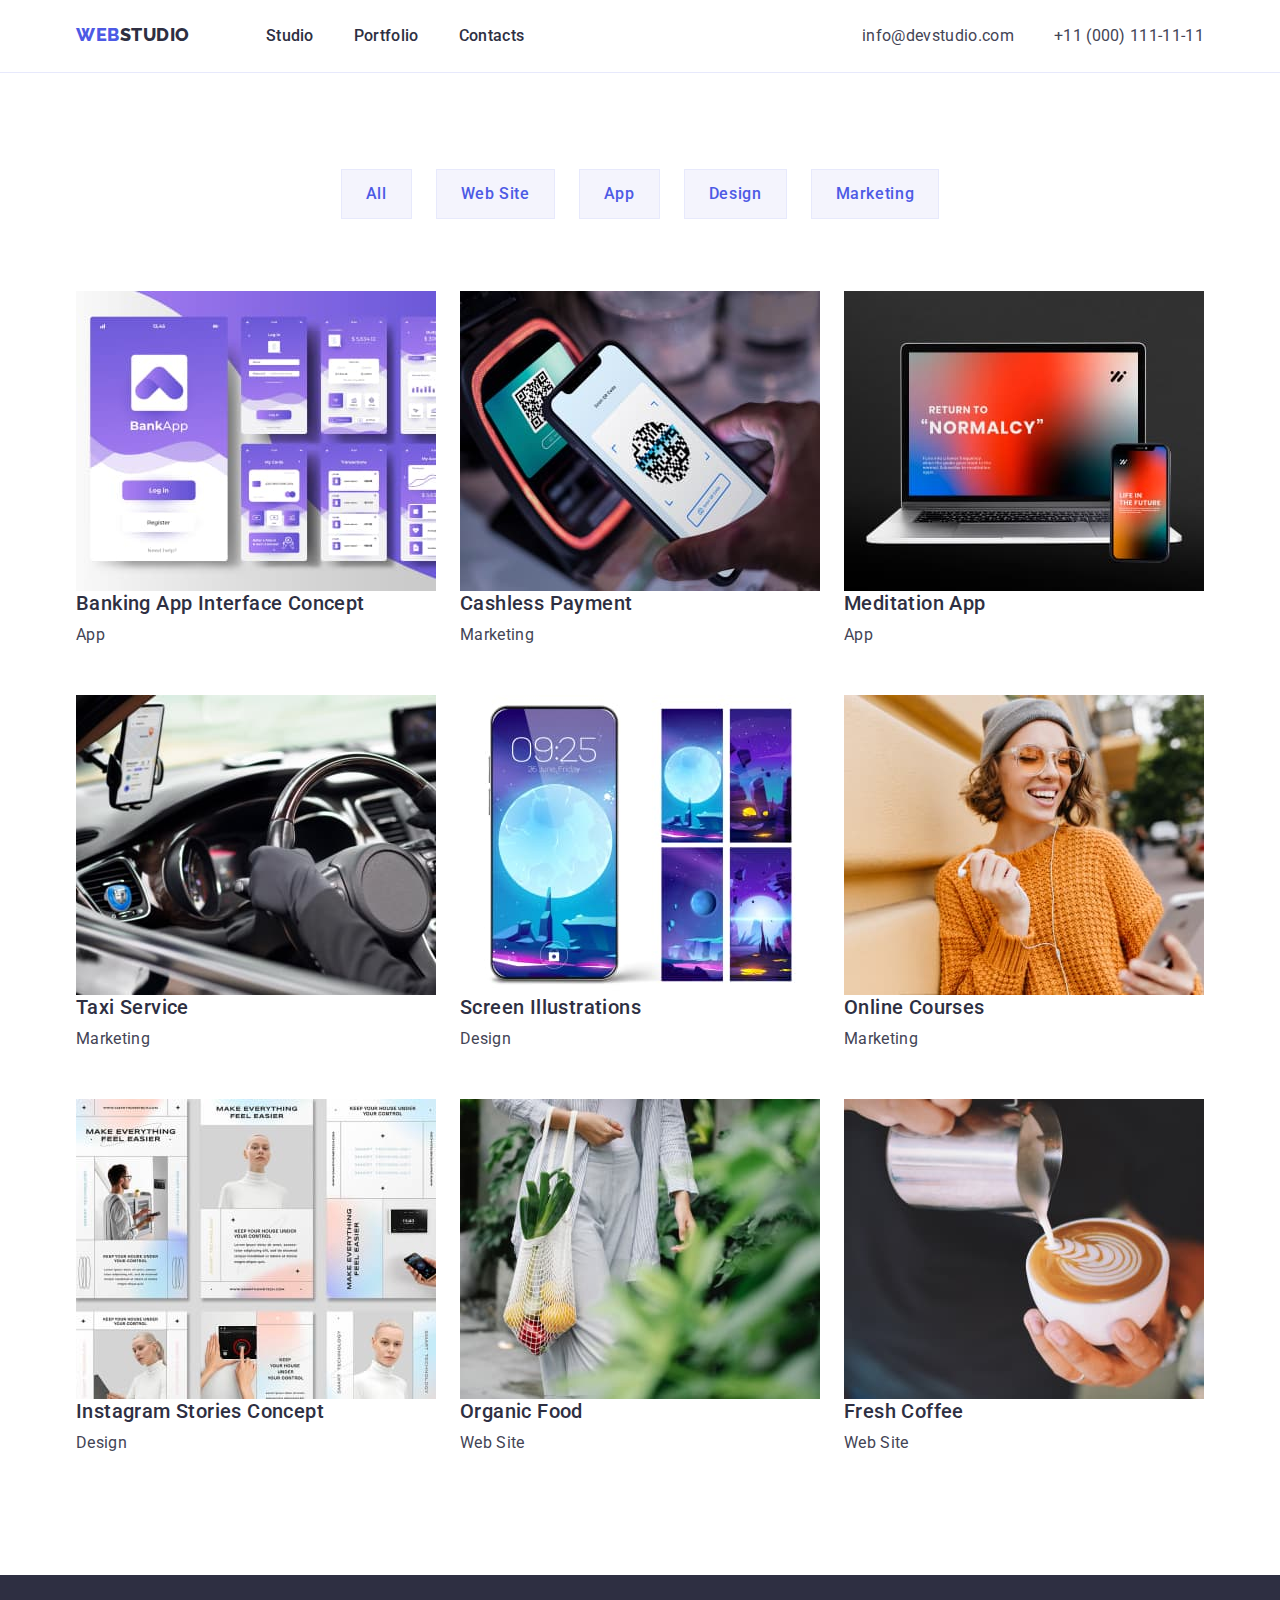
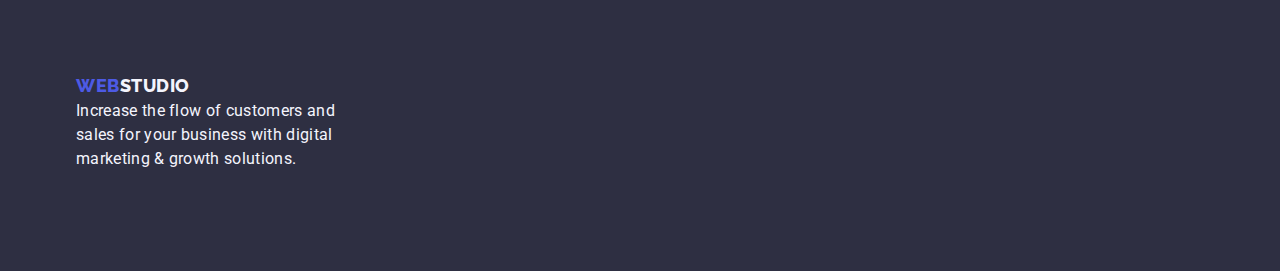
==== portfolio.html @ e1f7c2ca "Add files" ====
<!DOCTYPE html>
<html lang="en">
  <head>
    <meta charset="UTF-8" />
    <meta http-equiv="X-UA-Compatible" content="IE=edge" />
    <meta name="viewport" content="width=device-width, initial-scale=1.0" />
    <!-- Google Fonts -->
    <link rel="preconnect" href="https://fonts.googleapis.com" />
    <link rel="preconnect" href="https://fonts.gstatic.com" crossorigin />
    <link
      href="https://fonts.googleapis.com/css2?family=Raleway:wght@800&family=Roboto:wght@400;500;700;900&display=swap"
      rel="stylesheet"
    />
    <link rel="shortcut icon" href="./images/favicon.png" type="image/x-icon" />
    <link
      href="https://cdn.jsdelivr.net/npm/modern-normalize@2.0.0/modern-normalize.min.css"
      rel="stylesheet"
    />
    <link rel="stylesheet" href="./css/styles.css" />
    <title>Web Stuio</title>
  </head>
  <body>
    <header class="header">
      <div class="header-container container">
        <nav class="header-nav">
          <a class="header-nav__logo link" href="./index.html">
            Web<span class="header-nav__logo--studio-word">Studio</span>
          </a>
          <ul class="header-nav__menu-list list list">
            <li class="header-nav__menu-list-item">
              <a
                class="header-nav__menu-list-item-link link"
                href="./index.html"
              >
                Studio
              </a>
            </li>
            <li class="header-nav__menu-list-item">
              <a
                class="header-nav__menu-list-item-link link"
                href="./portfolio.html"
              >
                Portfolio
              </a>
            </li>
            <li class="header-nav__menu-list-item">
              <a class="header-nav__menu-list-item-link link" href="">
                Contacts
              </a>
            </li>
          </ul>
        </nav>
        <address class="header-address">
          <ul class="header-address__list list">
            <li class="header-address__list-item">
              <a
                class="header-address__list-item-link link"
                href="mailto:info@devstudio.com"
              >
                info@devstudio.com
              </a>
            </li>
            <li class="header-address__list-item">
              <a
                class="header-address__list-item-link link"
                href="tel:+110001111111"
              >
                +11 (000) 111-11-11
              </a>
            </li>
          </ul>
        </address>
      </div>
    </header>
    <main>
      <section class="section portfolio-section">
        <div class="container">
          <h1 class="portfolio-section__title" hidden>Portfolio</h1>
          <ul class="portfolio-section__filter-list list">
            <li class="portfolio-section__filter-list-item">
              <button
                class="portfolio-section__filter-button button"
                type="button"
              >
                All
              </button>
            </li>
            <li class="portfolio-section__filter-list-item">
              <button
                class="portfolio-section__filter-button button"
                type="button"
              >
                Web Site
              </button>
            </li>
            <li class="portfolio-section__filter-list-item">
              <button
                class="portfolio-section__filter-button button"
                type="button"
              >
                App
              </button>
            </li>
            <li class="portfolio-section__filter-list-item">
              <button
                class="portfolio-section__filter-button button"
                type="button"
              >
                Design
              </button>
            </li>
            <li class="portfolio-section__filter-list-item">
              <button
                class="portfolio-section__filter-button button"
                type="button"
              >
                Marketing
              </button>
            </li>
          </ul>

          <ul class="portfolio-section__work-list list">
            <li class="portfolio-section__work-list-item">
              <a href="" class="portfolio-section__work-list-link link">
                <img
                  class="portfolio-section__work-image"
                  src="./images/portfolio/portfolio-1.jpg"
                  alt="Banking App Interface Concept"
                  width="360"
                  height="300"
                />
                <h2 class="portfolio-section__work-title">
                  Banking App Interface Concept
                </h2>
                <p class="portfolio-section__work-type">App</p>
              </a>
            </li>
            <li class="portfolio-section__work-list-item">
              <a href="" class="portfolio-section__work-list-link link">
                <img
                  class="portfolio-section__work-image"
                  src="./images/portfolio/portfolio-2.jpg"
                  alt="Cashless Payment"
                  width="360"
                  height="300"
                />
                <h2 class="portfolio-section__work-title">Cashless Payment</h2>
                <p class="portfolio-section__work-type">Marketing</p>
              </a>
            </li>
            <li class="portfolio-section__work-list-item">
              <a href="" class="portfolio-section__work-list-link link">
                <img
                  class="portfolio-section__work-image"
                  src="./images/portfolio/portfolio-3.jpg"
                  alt="Meditation App"
                  width="360"
                  height="300"
                />
                <h2 class="portfolio-section__work-title">Meditation App</h2>
                <p class="portfolio-section__work-type">App</p>
              </a>
            </li>

            <li class="portfolio-section__work-list-item">
              <a href="" class="portfolio-section__work-list-link link">
                <img
                  class="portfolio-section__work-image"
                  src="./images/portfolio/portfolio-4.jpg"
                  alt="Taxi Service"
                  width="360"
                  height="300"
                />
                <h2 class="portfolio-section__work-title">Taxi Service</h2>
                <p class="portfolio-section__work-type">Marketing</p>
              </a>
            </li>
            <li class="portfolio-section__work-list-item">
              <a href="" class="portfolio-section__work-list-link link">
                <img
                  class="portfolio-section__work-image"
                  src="./images/portfolio/portfolio-5.jpg"
                  alt="Screen Illustrations"
                  width="360"
                  height="300"
                />
                <h2 class="portfolio-section__work-title">
                  Screen Illustrations
                </h2>
                <p class="portfolio-section__work-type">Design</p>
              </a>
            </li>
            <li class="portfolio-section__work-list-item">
              <a href="" class="portfolio-section__work-list-link link">
                <img
                  class="portfolio-section__work-image"
                  src="./images/portfolio/portfolio-6.jpg"
                  alt="Online Courses"
                  width="360"
                  height="300"
                />
                <h2 class="portfolio-section__work-title">Online Courses</h2>
                <p class="portfolio-section__work-type">Marketing</p>
              </a>
            </li>
            <li class="portfolio-section__work-list-item">
              <a href="" class="portfolio-section__work-list-link link">
                <img
                  class="portfolio-section__work-image"
                  src="./images/portfolio/portfolio-7.jpg"
                  alt="Instagram Stories Concept"
                  width="360"
                  height="300"
                />
                <h2 class="portfolio-section__work-title">
                  Instagram Stories Concept
                </h2>
                <p class="portfolio-section__work-type">Design</p>
              </a>
            </li>
            <li class="portfolio-section__work-list-item">
              <a href="" class="portfolio-section__work-list-link link">
                <img
                  class="portfolio-section__work-image"
                  src="./images/portfolio/portfolio-8.jpg"
                  alt="Organic Food"
                  width="360"
                  height="300"
                />
                <h2 class="portfolio-section__work-title">Organic Food</h2>
                <p class="portfolio-section__work-type">Web Site</p>
              </a>
            </li>
            <li class="portfolio-section__work-list-item">
              <a href="" class="portfolio-section__work-list-link link">
                <img
                  class="portfolio-section__work-image"
                  src="./images/portfolio/portfolio-9.jpg"
                  alt="Fresh Coffee"
                  width="360"
                  height="300"
                />
                <h2 class="portfolio-section__work-title">Fresh Coffee</h2>
                <p class="portfolio-section__work-type">Web Site</p>
              </a>
            </li>
          </ul>
        </div>
      </section>
    </main>
    <footer class="footer">
      <div class="container">
        <a class="footer__logo link" href="./index.html">
          Web<span class="footer__logo--studio-word">Studio</span>
        </a>
        <p class="footer__text">
          Increase the flow of customers and sales for your business with
          digital marketing & growth solutions.
        </p>
      </div>
    </footer>
  </body>
</html>
---- css/styles.css ----
:root {
    --white: #ffffff;
    --dairy: #FCFCFC;
    --cloud: #f4f4fd;
    --cornflower: #E7E9FC;
    --light-slate: #8E8F99;
    --navy-blue-modal: rgba(46, 47, 66, 0.40);
    --iris: #4d5ae5;
    --ocean: #404BBF;
    --navy-blue: #2e2f42;
    --slate: #434455;
    --green: #31D0AA;
}

body {
    font-family: 'Roboto', sans-serif;
    color: var(--slate);
    font-size: 16px;
    line-height: 1.5;
    font-weight: 400;
    background-color: var(--white);
}

h1, h2, h3, h4, h5, h6, p {
    margin-top: 0;
    margin-bottom: 0;
}

ul, ol {
    margin-top: 0;
    margin-bottom: 0;
    padding-left: 0;
}

img {
    display: block;
}

.list {
    list-style-type: none;
}

.button {
    font-size: 16px;
    font-weight: 500;
    cursor: pointer;
}

.link {
    text-decoration: none;
}

.container {
    width: 1158px;
    margin: 0 auto;
    padding: 0 15px;
}

/* Header */
.header {
    border-bottom: 1px solid var(--cornflower);
    display: flex;
    padding: 24px 0;
}

.header-container {
    display: flex;
    align-items: center;
}

.header-nav {
    display: flex;
}

.header-nav__logo {
    font-family: "Raleway", sans-serif;
    font-size: 18px;
    font-weight: 800;
    line-height: 1.17;
    letter-spacing: 0.03em;
    color: var(--iris);
    text-transform: uppercase;
    margin-right: 76px;
}

.header-nav__logo--studio-word {
    color: var(--navy-blue);
}

.header-nav__menu-list {
    display: flex;
    flex-direction: row;
    gap: 40px;
}

.header-nav__menu-list-item-link {
    font-weight: 500;
    letter-spacing: 0.02em;
    color: var(--navy-blue);
}

.header-nav__menu-list-item-link:hover,
.header-nav__menu-list-item-link:focus {
    color: var(--ocean);
}

/* Header Address */
.header-address {
    font-style: normal;
    display: flex;
    margin-left: auto;
}

.header-address__list {
    display: flex;
    column-gap: 40px;
}

.header-address__list-item-link {
    color: var(--slate);
    letter-spacing: 0.32px;
    font-style: normal;
}

.header-address__list-item-link:hover,
.header-address__list-item-link:focus {
    color: var(--ocean);
}

/* Footer */
.footer {
    background-color: var(--navy-blue);
    padding: 100px 0;
}

.footer__logo {
    font-family: "Raleway", sans-serif;
    font-weight: 800;
    font-size: 18px;
    line-height: 1.17;
    letter-spacing: 0.03em;
    color: var(--iris);
    text-transform: uppercase;
    margin-bottom: 16px;
}

.footer__logo--studio-word {
    color: var(--cloud);
}

.footer__text {
    letter-spacing: 0.02em;
    color: var(--cloud);
    max-width: 264px;
}

/* Home page */
.hero-section {
    background-color: var(--navy-blue);
    padding: 188px 0;
}

.hero-section__title {
    font-size: 56px;
    font-weight: 700;
    line-height: 1.07;
    text-align: center;
    letter-spacing: 0.02em;
    color: var(--white);
    max-width: 496px;
    margin: 0 auto 48px;
}

.hero-section__button {
    font-family: 'Roboto', sans-serif;
    font-size: 16;
    line-height: 1.5;
    letter-spacing: 0.04em;
    background-color: var(--iris);
    color: var(--white);
    border: none;
    padding: 16px 32px;
    margin: 0 auto;
}

.hero-section__button:hover,
.hero-section__button:focus {
    background-color: var(--ocean);
}

.service-section {
    padding: 120px 0;
}

.service-section__title {
    font-size: 36px;
    line-height: 1.2;
    letter-spacing: 0.02em;
    font-size: 700;
    color: var(--navy-blue);
}

.service-section__list {
    display: flex;
    column-gap: 24px;
}

.service-section__list-item-title,
.portfolio-section__work-title {
    font-size: 20px;
    line-height: 1.2;
    font-weight: 500;
    letter-spacing: 0.02em;
    color: var(--navy-blue);
    margin-bottom: 8px;
}

.service-section__list-item-description {
    letter-spacing: 0.02em;
}

.our-work-section {
    padding-bottom: 120px;
}

.our-work-section__title {
    font-size: 36px;
    line-height: 1.11;
    letter-spacing: 0.02em;
    font-size: 700;
    text-align: center;
    text-transform: capitalize;
    color: var(--navy-blue);
    margin-bottom: 72px;
}

.our-work-section__list {
    display: flex;
    column-gap: 24px;
}

.team-section {
    background-color: var(--cloud);
    padding: 120px 0;
}

.team-section__title {
    font-size: 36px;
    line-height: 1.11;
    letter-spacing: 0.02em;
    text-align: center;
    text-transform: capitalize;
    color: var(--navy-blue);
    margin-bottom: 72px;
}

.team-section__list {
    display: flex;
    column-gap: 24px;
}

.team-section__list-item {
    background-color: var(--white);
    text-align: center;
}

.team-section__list-item-name {
    font-weight: 500;
    font-size: 20px;
    line-height: 1.2;
    letter-spacing: 0.02em;
    color: var(--navy-blue);
    margin-bottom: 8px;
    padding-top: 32px;
}

.team-section__list-item-occupation {
    letter-spacing: 0.02em;
    padding-bottom: 32px;
}

/* Prtfolio page */
.portfolio-section {
    padding: 96px 0 120px;
}

.portfolio-section__filter-list {
    display: flex;
    align-items: center;
    justify-content: center;
    column-gap: 24px;
    margin-bottom: 72px;
}

.portfolio-section__filter-button {
    font-family: "Roboto", sans-serif;
    line-height: 1.5;
    letter-spacing: 0.04em;
    color: var(--iris);
    background-color: var(--cloud);
    border: 1px solid var(--cornflower);
    padding: 12px 24px;
}

.portfolio-section__filter-button:hover,
.portfolio-section__filter-button:focus {
    background-color: var(--ocean);
    color: var(--white);
}

.portfolio-section__work-list {
    display: flex;
    flex-wrap: wrap;
    gap: 48px 24px;
}

.portfolio-section__work-list-item {}

.portfolio-section__work-list-link {
    text-decoration: none;
    text-align: left;
}

.portfolio-section__work-title {
    font-weight: 500;
    font-size: 20px;
    line-height: 1.2;
    letter-spacing: 0.02em;
    color: var(--navy-blue);
}

.portfolio-section__work-type {
    font-size: 16px;
    line-height: 1.5;
    letter-spacing: 0.02em;
    color: var(--slate);
}
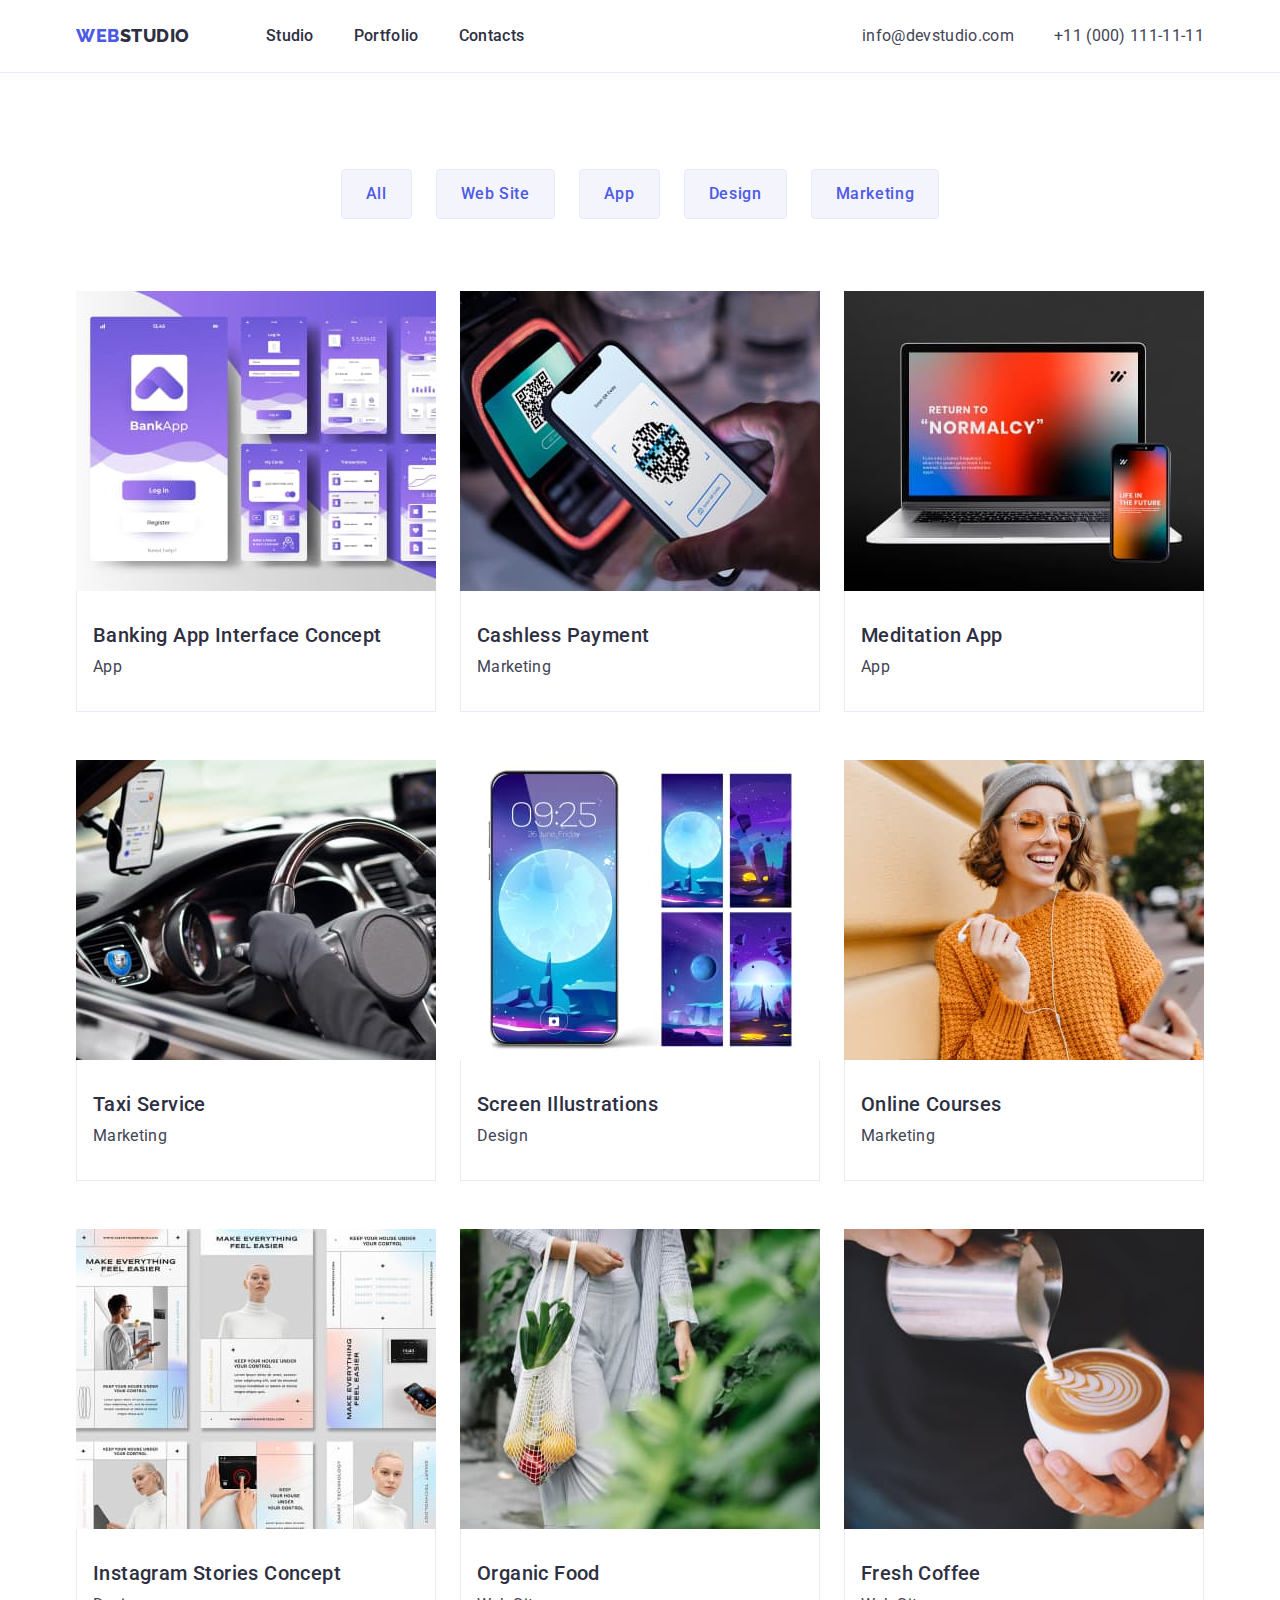
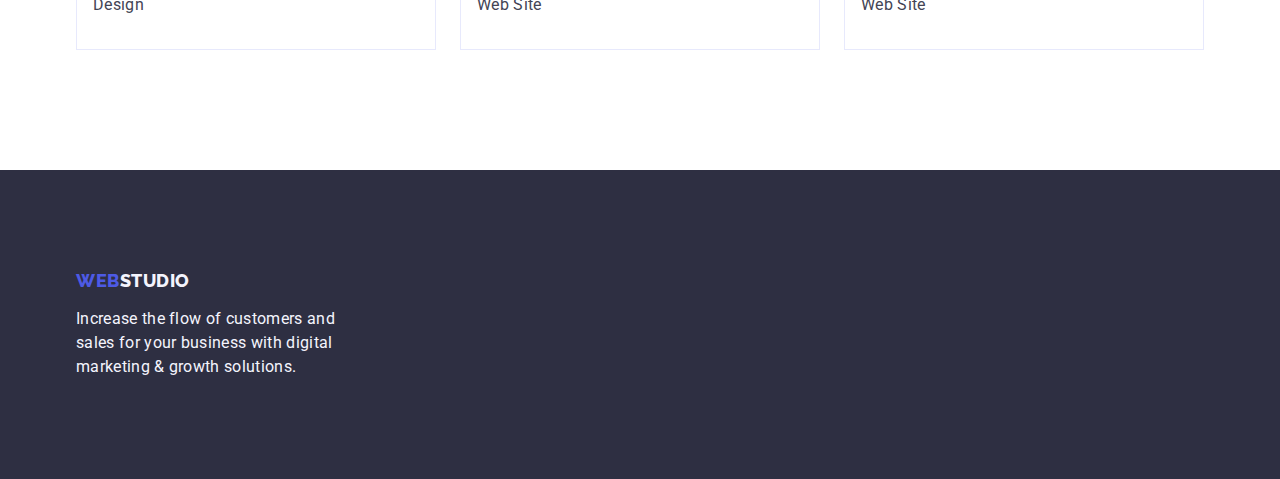
==== commit 03a96125: "Fix autotest mistakes" ====
--- a/portfolio.html
+++ b/portfolio.html
@@ -75,7 +75,7 @@
     <main>
       <section class="section portfolio-section">
         <div class="container">
-          <h1 class="portfolio-section__title" hidden>Portfolio</h1>
+          <h1 class="portfolio-section__title visually-hidden">Portfolio</h1>
           <ul class="portfolio-section__filter-list list">
             <li class="portfolio-section__filter-list-item">
               <button
@@ -129,10 +129,12 @@
                   width="360"
                   height="300"
                 />
-                <h2 class="portfolio-section__work-title">
-                  Banking App Interface Concept
-                </h2>
-                <p class="portfolio-section__work-type">App</p>
+                <div class="portfolio-section__work-info-wrapper">
+                  <h2 class="portfolio-section__work-title">
+                    Banking App Interface Concept
+                  </h2>
+                  <p class="portfolio-section__work-type">App</p>
+                </div>
               </a>
             </li>
             <li class="portfolio-section__work-list-item">
@@ -144,8 +146,12 @@
                   width="360"
                   height="300"
                 />
-                <h2 class="portfolio-section__work-title">Cashless Payment</h2>
-                <p class="portfolio-section__work-type">Marketing</p>
+                <div class="portfolio-section__work-info-wrapper">
+                  <h2 class="portfolio-section__work-title">
+                    Cashless Payment
+                  </h2>
+                  <p class="portfolio-section__work-type">Marketing</p>
+                </div>
               </a>
             </li>
             <li class="portfolio-section__work-list-item">
@@ -157,8 +163,10 @@
                   width="360"
                   height="300"
                 />
-                <h2 class="portfolio-section__work-title">Meditation App</h2>
-                <p class="portfolio-section__work-type">App</p>
+                <div class="portfolio-section__work-info-wrapper">
+                  <h2 class="portfolio-section__work-title">Meditation App</h2>
+                  <p class="portfolio-section__work-type">App</p>
+                </div>
               </a>
             </li>
 
@@ -171,8 +179,10 @@
                   width="360"
                   height="300"
                 />
-                <h2 class="portfolio-section__work-title">Taxi Service</h2>
-                <p class="portfolio-section__work-type">Marketing</p>
+                <div class="portfolio-section__work-info-wrapper">
+                  <h2 class="portfolio-section__work-title">Taxi Service</h2>
+                  <p class="portfolio-section__work-type">Marketing</p>
+                </div>
               </a>
             </li>
             <li class="portfolio-section__work-list-item">
@@ -184,10 +194,12 @@
                   width="360"
                   height="300"
                 />
-                <h2 class="portfolio-section__work-title">
-                  Screen Illustrations
-                </h2>
-                <p class="portfolio-section__work-type">Design</p>
+                <div class="portfolio-section__work-info-wrapper">
+                  <h2 class="portfolio-section__work-title">
+                    Screen Illustrations
+                  </h2>
+                  <p class="portfolio-section__work-type">Design</p>
+                </div>
               </a>
             </li>
             <li class="portfolio-section__work-list-item">
@@ -199,8 +211,10 @@
                   width="360"
                   height="300"
                 />
-                <h2 class="portfolio-section__work-title">Online Courses</h2>
-                <p class="portfolio-section__work-type">Marketing</p>
+                <div class="portfolio-section__work-info-wrapper">
+                  <h2 class="portfolio-section__work-title">Online Courses</h2>
+                  <p class="portfolio-section__work-type">Marketing</p>
+                </div>
               </a>
             </li>
             <li class="portfolio-section__work-list-item">
@@ -212,10 +226,12 @@
                   width="360"
                   height="300"
                 />
-                <h2 class="portfolio-section__work-title">
-                  Instagram Stories Concept
-                </h2>
-                <p class="portfolio-section__work-type">Design</p>
+                <div class="portfolio-section__work-info-wrapper">
+                  <h2 class="portfolio-section__work-title">
+                    Instagram Stories Concept
+                  </h2>
+                  <p class="portfolio-section__work-type">Design</p>
+                </div>
               </a>
             </li>
             <li class="portfolio-section__work-list-item">
@@ -227,8 +243,10 @@
                   width="360"
                   height="300"
                 />
-                <h2 class="portfolio-section__work-title">Organic Food</h2>
-                <p class="portfolio-section__work-type">Web Site</p>
+                <div class="portfolio-section__work-info-wrapper">
+                  <h2 class="portfolio-section__work-title">Organic Food</h2>
+                  <p class="portfolio-section__work-type">Web Site</p>
+                </div>
               </a>
             </li>
             <li class="portfolio-section__work-list-item">
@@ -240,8 +258,10 @@
                   width="360"
                   height="300"
                 />
-                <h2 class="portfolio-section__work-title">Fresh Coffee</h2>
-                <p class="portfolio-section__work-type">Web Site</p>
+                <div class="portfolio-section__work-info-wrapper">
+                  <h2 class="portfolio-section__work-title">Fresh Coffee</h2>
+                  <p class="portfolio-section__work-type">Web Site</p>
+                </div>
               </a>
             </li>
           </ul>
--- a/css/styles.css
+++ b/css/styles.css
@@ -56,11 +56,23 @@
     padding: 0 15px;
 }
 
+.visually-hidden {
+    position: absolute;
+    width: 1px;
+    height: 1px;
+    margin: -1px;
+    border: 0;
+    padding: 0;
+    white-space: nowrap;
+    clip-path: inset(100%);
+    clip: rect(0 0 0 0);
+    overflow: hidden;
+}
+
 /* Header */
 .header {
     border-bottom: 1px solid var(--cornflower);
     display: flex;
-    padding: 24px 0;
 }
 
 .header-container {
@@ -70,6 +82,7 @@
 
 .header-nav {
     display: flex;
+    align-items: center;
 }
 
 .header-nav__logo {
@@ -81,6 +94,7 @@
     color: var(--iris);
     text-transform: uppercase;
     margin-right: 76px;
+    display: inline-block;
 }
 
 .header-nav__logo--studio-word {
@@ -97,6 +111,7 @@
     font-weight: 500;
     letter-spacing: 0.02em;
     color: var(--navy-blue);
+    padding: 24px 0;
 }
 
 .header-nav__menu-list-item-link:hover,
@@ -113,13 +128,15 @@
 
 .header-address__list {
     display: flex;
-    column-gap: 40px;
+    gap: 40px;
 }
 
 .header-address__list-item-link {
     color: var(--slate);
     letter-spacing: 0.32px;
     font-style: normal;
+    padding: 24px 0;
+    display: inline-block;
 }
 
 .header-address__list-item-link:hover,
@@ -142,6 +159,7 @@
     color: var(--iris);
     text-transform: uppercase;
     margin-bottom: 16px;
+    display: inline-block;
 }
 
 .footer__logo--studio-word {
@@ -180,6 +198,9 @@
     color: var(--white);
     border: none;
     padding: 16px 32px;
+    border-radius: 4px;
+    display: block;
+    min-width: 169px;
     margin: 0 auto;
 }
 
@@ -202,7 +223,11 @@
 
 .service-section__list {
     display: flex;
-    column-gap: 24px;
+    gap: 24px;
+}
+
+.service-section__list-item {
+    flex-basis: calc(100% - 72px / 4);
 }
 
 .service-section__list-item-title,
@@ -236,7 +261,7 @@
 
 .our-work-section__list {
     display: flex;
-    column-gap: 24px;
+    gap: 24px;
 }
 
 .team-section {
@@ -256,12 +281,19 @@
 
 .team-section__list {
     display: flex;
-    column-gap: 24px;
+    gap: 24px;
 }
 
 .team-section__list-item {
     background-color: var(--white);
-    text-align: center;
+    border-radius: 0px 0px 4px 4px;
+    box-shadow: 0px 2px 1px 0px rgba(46, 47, 66, 0.08),
+        0px 1px 1px 0px rgba(46, 47, 66, 0.16),
+        0px 1px 6px 0px rgba(46, 47, 66, 0.08);
+}
+
+.team-section__member-info-wrapper {
+    padding: 32px 0;
 }
 
 .team-section__list-item-name {
@@ -271,12 +303,12 @@
     letter-spacing: 0.02em;
     color: var(--navy-blue);
     margin-bottom: 8px;
-    padding-top: 32px;
+    text-align: center;
 }
 
 .team-section__list-item-occupation {
     letter-spacing: 0.02em;
-    padding-bottom: 32px;
+    text-align: center;
 }
 
 /* Prtfolio page */
@@ -288,7 +320,7 @@
     display: flex;
     align-items: center;
     justify-content: center;
-    column-gap: 24px;
+    gap: 24px;
     margin-bottom: 72px;
 }
 
@@ -299,6 +331,7 @@
     color: var(--iris);
     background-color: var(--cloud);
     border: 1px solid var(--cornflower);
+    border-radius: 4px;
     padding: 12px 24px;
 }
 
@@ -306,6 +339,7 @@
 .portfolio-section__filter-button:focus {
     background-color: var(--ocean);
     color: var(--white);
+    border: 1px solid transparent;
 }
 
 .portfolio-section__work-list {
@@ -314,7 +348,11 @@
     gap: 48px 24px;
 }
 
-.portfolio-section__work-list-item {}
+.portfolio-section__work-info-wrapper {
+    padding: 32px 16px;
+    border: 1px solid #e7e9fc;
+    border-top: none;
+}
 
 .portfolio-section__work-list-link {
     text-decoration: none;
@@ -327,6 +365,7 @@
     line-height: 1.2;
     letter-spacing: 0.02em;
     color: var(--navy-blue);
+    margin-bottom: 8px;
 }
 
 .portfolio-section__work-type {
